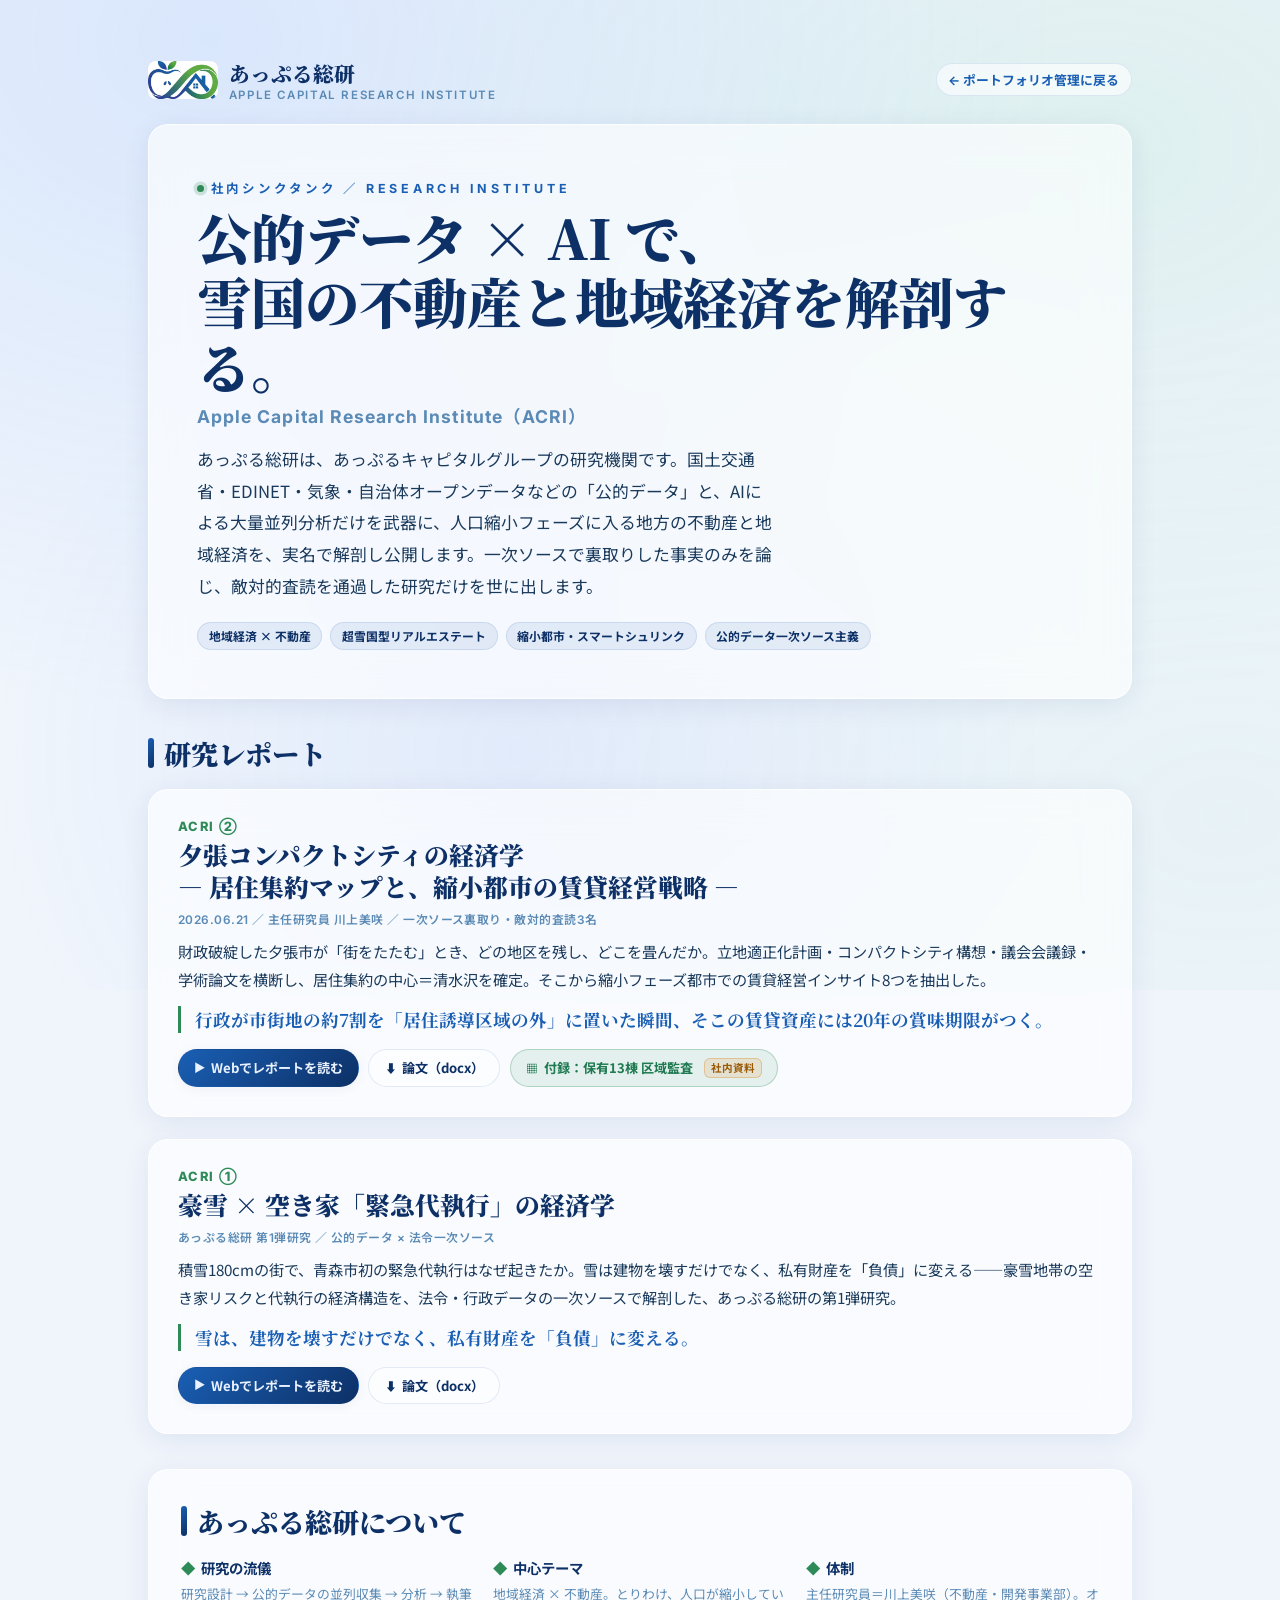
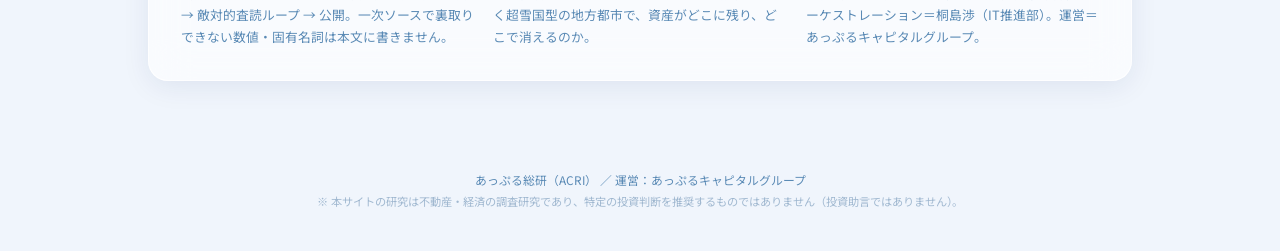
==== acri/index.html @ 19469b40 "ACRIサイト公開＋ポータル上部ナビ整形（リソースリンク統一・あっぷる総研リンク追加） - acri/index.html: あっぷる総研ランディング - acri/kosetsu/: ACRI①豪雪" ====
<!DOCTYPE html>
<html lang="ja">
<head>
<meta charset="UTF-8">
<meta name="viewport" content="width=device-width, initial-scale=1.0">
<title>あっぷる総研（ACRI） — Apple Capital Research Institute</title>
<meta name="description" content="あっぷるキャピタルグループの研究機関「あっぷる総研(ACRI)」。公的データ×AIで、雪国の不動産と地域経済を解剖します。">
<link rel="preconnect" href="https://fonts.googleapis.com">
<link rel="preconnect" href="https://fonts.gstatic.com" crossorigin>
<link href="https://fonts.googleapis.com/css2?family=Noto+Sans+JP:wght@400;500;700;900&family=Noto+Serif+JP:wght@500;700;900&family=Inter:wght@500;700;800&display=swap" rel="stylesheet">
<style>
:root{
  --bg:#f0f5fc; --navy:#0d3066; --text:#1a3a5c; --muted:#5a8ab5; --dim:#a0b8d0;
  --accent:#1a5fb4; --green:#2e8b57; --amber:#d97706;
  --glass:rgba(255,255,255,0.62); --glass-border:rgba(255,255,255,0.75); --border-blue:rgba(26,95,180,0.12);
  --shadow-sm:0 2px 12px rgba(0,40,100,0.05); --shadow:0 6px 28px rgba(0,40,100,0.08); --shadow-lg:0 16px 48px rgba(0,40,100,0.12);
  --radius:20px; --radius-md:14px;
  --font-sans:'Noto Sans JP',system-ui,sans-serif; --font-serif:'Noto Serif JP',serif; --font-num:'Inter','Noto Sans JP',sans-serif;
  --grad:linear-gradient(135deg,#1a5fb4 0%,#0d3066 100%);
}
*{margin:0;padding:0;box-sizing:border-box;}
html{scroll-behavior:smooth;}
body{ background:var(--bg); color:var(--text); font-family:var(--font-sans); -webkit-font-smoothing:antialiased; min-height:100vh; position:relative; overflow-x:hidden;}
body::before{ content:""; position:fixed; inset:-10%; z-index:0; pointer-events:none;
  background:
    radial-gradient(ellipse at 22% 12%, rgba(100,160,255,0.16) 0%, transparent 50%),
    radial-gradient(ellipse at 80% 22%, rgba(80,200,140,0.11) 0%, transparent 46%),
    radial-gradient(ellipse at 42% 78%, rgba(80,140,240,0.09) 0%, transparent 42%),
    radial-gradient(ellipse at 88% 84%, rgba(120,210,170,0.07) 0%, transparent 38%);
  animation:aurora 22s ease-in-out infinite alternate;}
@keyframes aurora{0%{transform:translate(0,0) scale(1);}100%{transform:translate(-3%,2%) scale(1.03);}}
@media (prefers-reduced-motion: reduce){ body::before{animation:none;} html{scroll-behavior:auto;} }
.wrap{ position:relative; z-index:1; max-width:1080px; margin:0 auto; padding:clamp(1.2rem,4vw,3rem);}

/* topbar */
.bar{ display:flex; align-items:center; justify-content:space-between; gap:1rem; padding:.6rem 0 1.4rem; flex-wrap:wrap;}
.bar .brand{ display:flex; align-items:center; gap:.7rem;}
.bar .brand img{ height:38px; width:auto; border-radius:8px;}
.bar .brand b{ font-family:var(--font-serif); color:var(--navy); font-weight:900; font-size:clamp(1rem,2.4vw,1.3rem);}
.bar .brand span{ display:block; font-size:.72rem; color:var(--muted); font-family:var(--font-num); letter-spacing:.14em; font-weight:600;}
.bar .back{ font-family:var(--font-num); font-size:.8rem; font-weight:700; color:var(--accent); text-decoration:none; display:inline-flex; align-items:center; gap:.4em; padding:.5em .9em; border:1px solid var(--border-blue); border-radius:24px; background:var(--glass); backdrop-filter:blur(12px); transition:.2s;}
.bar .back:hover{ background:rgba(26,95,180,.10);}

/* hero */
.hero{ background:var(--glass); backdrop-filter:blur(22px); -webkit-backdrop-filter:blur(22px); border:1px solid var(--glass-border); border-radius:var(--radius); box-shadow:var(--shadow); padding:clamp(1.6rem,4vw,3rem); margin-bottom:clamp(1.2rem,3vw,2.2rem);}
.kicker{ font-family:var(--font-num); font-size:.78rem; letter-spacing:.3em; color:var(--accent); font-weight:700; text-transform:uppercase; display:inline-flex; align-items:center; gap:.5em;}
.kicker .dot{ width:.6em;height:.6em;border-radius:50%; background:var(--green); box-shadow:0 0 0 .28em rgba(46,139,87,.2);}
.hero h1{ font-family:var(--font-serif); color:var(--navy); font-weight:900; font-size:clamp(1.8rem,5.2vw,3.4rem); line-height:1.18; margin:.5rem 0 .3rem;}
.hero .en{ font-family:var(--font-num); color:var(--muted); font-weight:700; letter-spacing:.06em; font-size:clamp(.85rem,2vw,1.1rem);}
.hero p{ font-size:clamp(.85rem,1.7vw,1.05rem); line-height:1.9; color:var(--text); max-width:64ch; margin-top:1rem;}
.hero .tags{ display:flex; flex-wrap:wrap; gap:.5rem; margin-top:1.2rem;}
.hero .tag{ font-size:.74rem; font-weight:700; color:var(--navy); background:rgba(26,95,180,.09); border:1px solid var(--border-blue); border-radius:20px; padding:.35em .9em;}

/* section */
.sec-title{ font-family:var(--font-serif); color:var(--navy); font-weight:900; font-size:clamp(1.2rem,3vw,1.7rem); margin:0 0 1rem; display:flex; align-items:center; gap:.6rem;}
.sec-title::before{ content:""; width:6px; height:1.1em; background:var(--grad); border-radius:3px;}

/* research cards */
.cards{ display:grid; grid-template-columns:1fr; gap:clamp(.9rem,2vw,1.4rem);}
.card{ background:var(--glass); backdrop-filter:blur(20px); -webkit-backdrop-filter:blur(20px); border:1px solid var(--glass-border); border-radius:var(--radius); box-shadow:var(--shadow); padding:clamp(1.1rem,2.6vw,1.8rem); transition:transform .2s, box-shadow .2s;}
.card:hover{ transform:translateY(-2px); box-shadow:var(--shadow-lg);}
.card .no{ font-family:var(--font-num); font-weight:800; font-size:.8rem; letter-spacing:.12em; color:var(--green); }
.card h3{ font-family:var(--font-serif); color:var(--navy); font-weight:900; font-size:clamp(1.15rem,2.6vw,1.55rem); line-height:1.3; margin:.25rem 0 .5rem;}
.card .meta{ font-family:var(--font-num); font-size:.74rem; color:var(--muted); font-weight:600; margin-bottom:.7rem; letter-spacing:.04em;}
.card p{ font-size:clamp(.8rem,1.5vw,.95rem); line-height:1.8; color:var(--text);}
.card .killer{ font-family:var(--font-serif); color:var(--accent); font-weight:700; font-size:clamp(.9rem,1.8vw,1.1rem); line-height:1.55; margin:.8rem 0; padding-left:.9rem; border-left:3px solid var(--green);}
.btns{ display:flex; flex-wrap:wrap; gap:.6rem; margin-top:1rem;}
.btn{ display:inline-flex; align-items:center; gap:.45em; font-family:var(--font-sans); font-weight:700; font-size:.82rem; text-decoration:none; padding:.6em 1.15em; border-radius:24px; transition:all .2s; border:1px solid transparent; cursor:pointer;}
.btn.primary{ background:var(--grad); color:#eaf2ff; box-shadow:var(--shadow-sm);}
.btn.primary:hover{ filter:brightness(1.08); transform:translateY(-1px);}
.btn.ghost{ background:rgba(255,255,255,.5); color:var(--navy); border-color:var(--border-blue);}
.btn.ghost:hover{ background:rgba(26,95,180,.08);}
.btn.audit{ background:rgba(46,139,87,.10); color:#1f7a52; border-color:rgba(46,139,87,.3);}
.btn.audit:hover{ background:rgba(46,139,87,.18);}
.btn .i{ font-family:var(--font-num); font-weight:800; font-size:.9em;}
.badge-intra{ display:inline-block; font-size:.66rem; font-weight:700; color:#9a5a08; background:rgba(217,119,6,.12); border:1px solid rgba(217,119,6,.3); border-radius:6px; padding:.15em .55em; margin-left:.5em; vertical-align:middle;}

/* about */
.about{ background:var(--glass); backdrop-filter:blur(20px); border:1px solid var(--glass-border); border-radius:var(--radius); box-shadow:var(--shadow); padding:clamp(1.2rem,3vw,2rem); margin-top:clamp(1.2rem,3vw,2.2rem);}
.about .grid{ display:grid; grid-template-columns:repeat(auto-fit,minmax(200px,1fr)); gap:1.2rem; margin-top:1rem;}
.about .it h4{ font-size:.9rem; color:var(--navy); font-weight:700; margin-bottom:.3rem; display:flex; align-items:center; gap:.4em;}
.about .it p{ font-size:.8rem; line-height:1.7; color:var(--muted);}
.about .it .em{ color:var(--green); font-weight:800;}

footer{ position:relative; z-index:1; text-align:center; color:var(--muted); font-size:.74rem; line-height:1.8; padding:clamp(1.5rem,4vw,2.5rem) 1rem; max-width:1080px; margin:0 auto;}
footer .disc{ color:var(--dim); font-size:.7rem; margin-top:.4rem;}
</style>
</head>
<body>
<div class="wrap">

  <div class="bar">
    <div class="brand">
      <img src="../logo.png" alt="あっぷるキャピタルグループ" onerror="this.style.display='none'">
      <div>
        <b>あっぷる総研</b>
        <span>APPLE CAPITAL RESEARCH INSTITUTE</span>
      </div>
    </div>
    <a class="back" href="../">← ポートフォリオ管理に戻る</a>
  </div>

  <!-- HERO -->
  <section class="hero">
    <div class="kicker"><span class="dot"></span>社内シンクタンク ／ Research Institute</div>
    <h1>公的データ × AI で、<br>雪国の不動産と地域経済を解剖する。</h1>
    <div class="en">Apple Capital Research Institute（ACRI）</div>
    <p>あっぷる総研は、あっぷるキャピタルグループの研究機関です。国土交通省・EDINET・気象・自治体オープンデータなどの「公的データ」と、AIによる大量並列分析だけを武器に、人口縮小フェーズに入る地方の不動産と地域経済を、実名で解剖し公開します。一次ソースで裏取りした事実のみを論じ、敵対的査読を通過した研究だけを世に出します。</p>
    <div class="tags">
      <span class="tag">地域経済 × 不動産</span>
      <span class="tag">超雪国型リアルエステート</span>
      <span class="tag">縮小都市・スマートシュリンク</span>
      <span class="tag">公的データ一次ソース主義</span>
    </div>
  </section>

  <!-- RESEARCH -->
  <h2 class="sec-title">研究レポート</h2>
  <div class="cards">

    <!-- ACRI② 夕張 -->
    <article class="card">
      <div class="no">ACRI ②</div>
      <h3>夕張コンパクトシティの経済学<br>― 居住集約マップと、縮小都市の賃貸経営戦略 ―</h3>
      <div class="meta">2026.06.21 ／ 主任研究員 川上美咲 ／ 一次ソース裏取り・敵対的査読3名</div>
      <p>財政破綻した夕張市が「街をたたむ」とき、どの地区を残し、どこを畳んだか。立地適正化計画・コンパクトシティ構想・議会会議録・学術論文を横断し、居住集約の中心＝清水沢を確定。そこから縮小フェーズ都市での賃貸経営インサイト8つを抽出した。</p>
      <div class="killer">行政が市街地の約7割を「居住誘導区域の外」に置いた瞬間、そこの賃貸資産には20年の賞味期限がつく。</div>
      <div class="btns">
        <a class="btn primary" href="yubari/"><span class="i">▶</span> Webでレポートを読む</a>
        <a class="btn ghost" href="yubari/paper.docx"><span class="i">⬇</span> 論文（docx）</a>
        <a class="btn audit" href="yubari/audit.html"><span class="i">▦</span> 付録：保有13棟 区域監査<span class="badge-intra">社内資料</span></a>
      </div>
    </article>

    <!-- ACRI① 豪雪×空き家 -->
    <article class="card">
      <div class="no">ACRI ①</div>
      <h3>豪雪 × 空き家「緊急代執行」の経済学</h3>
      <div class="meta">あっぷる総研 第1弾研究 ／ 公的データ × 法令一次ソース</div>
      <p>積雪180cmの街で、青森市初の緊急代執行はなぜ起きたか。雪は建物を壊すだけでなく、私有財産を「負債」に変える――豪雪地帯の空き家リスクと代執行の経済構造を、法令・行政データの一次ソースで解剖した、あっぷる総研の第1弾研究。</p>
      <div class="killer">雪は、建物を壊すだけでなく、私有財産を「負債」に変える。</div>
      <div class="btns">
        <a class="btn primary" href="kosetsu/"><span class="i">▶</span> Webでレポートを読む</a>
        <a class="btn ghost" href="kosetsu/paper.docx"><span class="i">⬇</span> 論文（docx）</a>
      </div>
    </article>

  </div>

  <!-- ABOUT -->
  <section class="about">
    <h2 class="sec-title">あっぷる総研について</h2>
    <div class="grid">
      <div class="it"><h4><span class="em">◆</span> 研究の流儀</h4><p>研究設計 → 公的データの並列収集 → 分析 → 執筆 → 敵対的査読ループ → 公開。一次ソースで裏取りできない数値・固有名詞は本文に書きません。</p></div>
      <div class="it"><h4><span class="em">◆</span> 中心テーマ</h4><p>地域経済 × 不動産。とりわけ、人口が縮小していく超雪国型の地方都市で、資産がどこに残り、どこで消えるのか。</p></div>
      <div class="it"><h4><span class="em">◆</span> 体制</h4><p>主任研究員＝川上美咲（不動産・開発事業部）。オーケストレーション＝桐島渉（IT推進部）。運営＝あっぷるキャピタルグループ。</p></div>
    </div>
  </section>

</div>

<footer>
  あっぷる総研（ACRI） ／ 運営：あっぷるキャピタルグループ<br>
  <span class="disc">※ 本サイトの研究は不動産・経済の調査研究であり、特定の投資判断を推奨するものではありません（投資助言ではありません）。</span>
</footer>
</body>
</html>
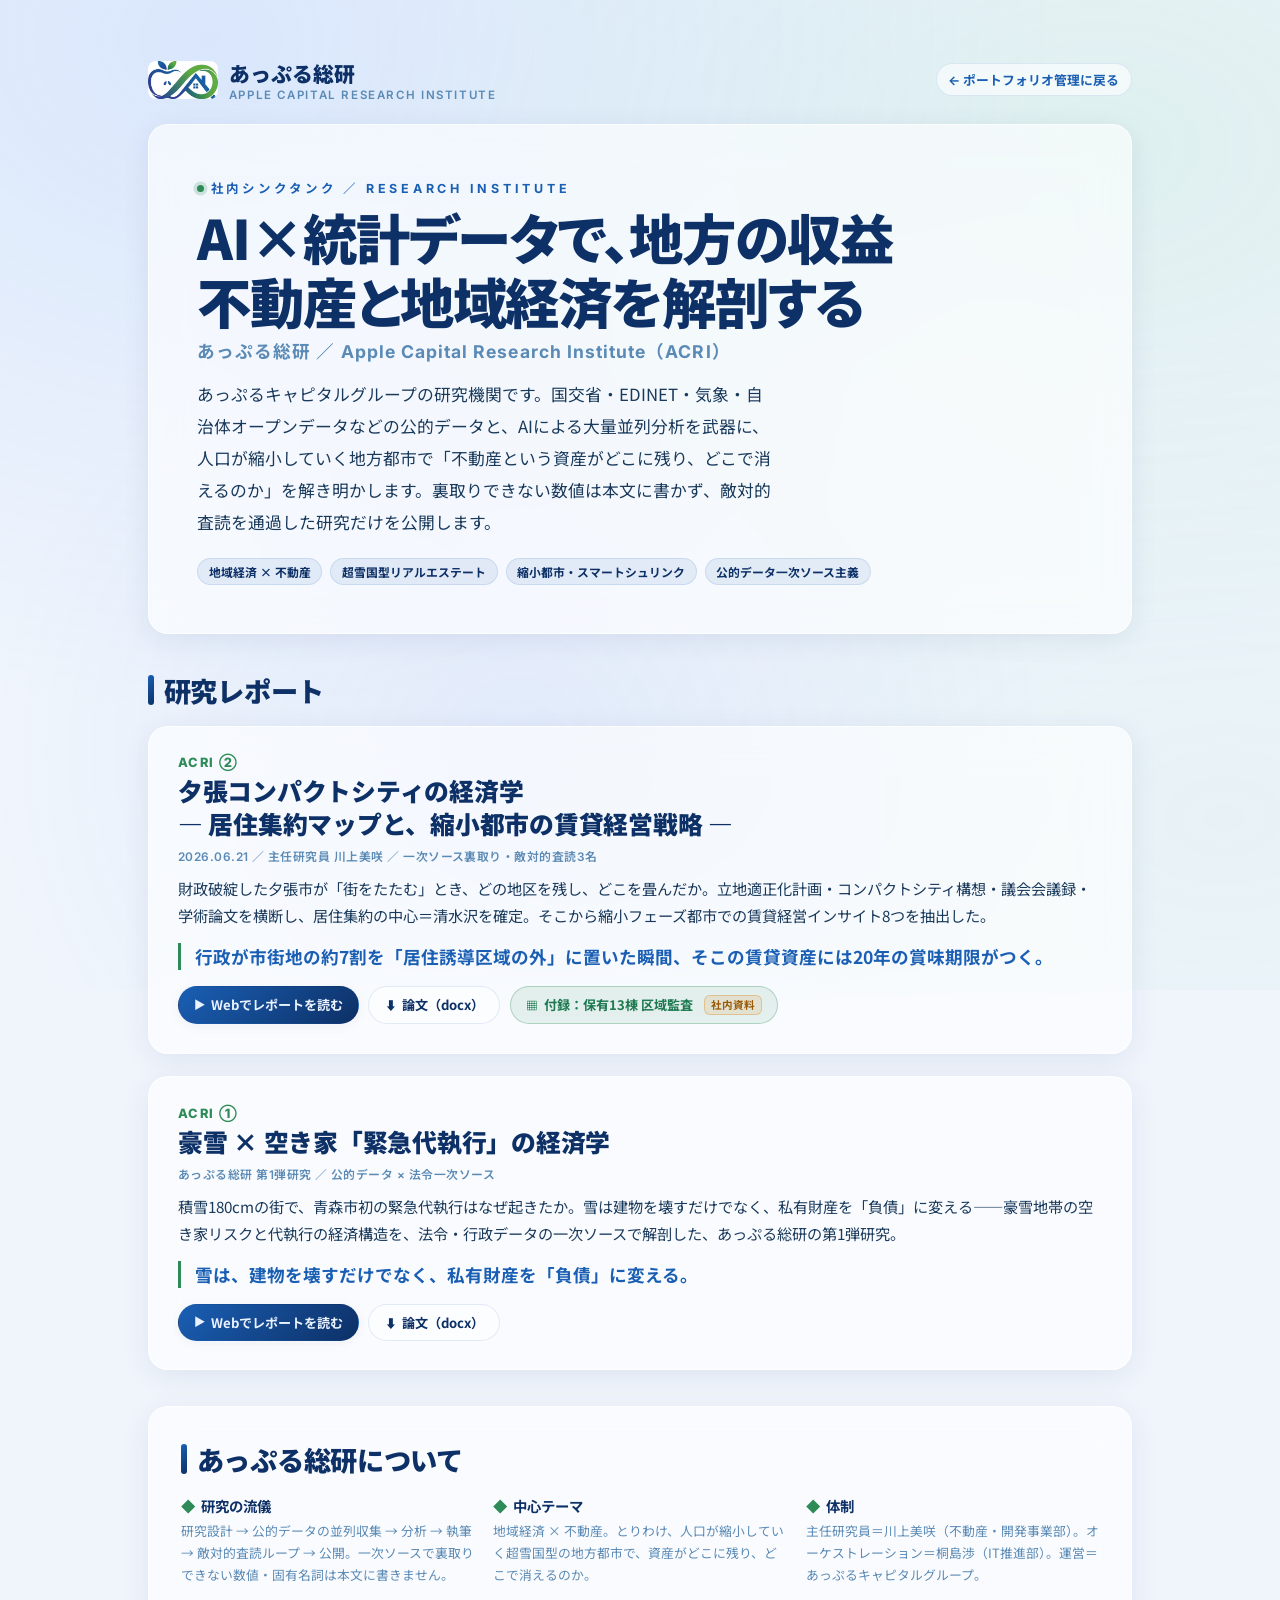
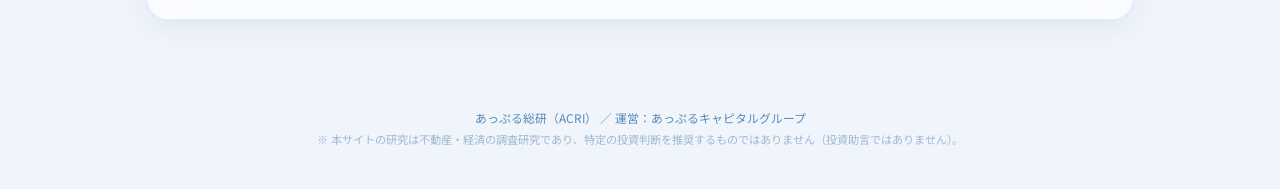
==== commit b5567b20: "①ポータルNewsにあっぷる総研設立を追記 ②総研サイトをNoto Sans化＋見出し文言・改行最適化 Co-Authored-By: Claude Opus 4.8 <noreply@anthrop" ====
--- a/acri/index.html
+++ b/acri/index.html
@@ -7,7 +7,7 @@
 <meta name="description" content="あっぷるキャピタルグループの研究機関「あっぷる総研(ACRI)」。公的データ×AIで、雪国の不動産と地域経済を解剖します。">
 <link rel="preconnect" href="https://fonts.googleapis.com">
 <link rel="preconnect" href="https://fonts.gstatic.com" crossorigin>
-<link href="https://fonts.googleapis.com/css2?family=Noto+Sans+JP:wght@400;500;700;900&family=Noto+Serif+JP:wght@500;700;900&family=Inter:wght@500;700;800&display=swap" rel="stylesheet">
+<link href="https://fonts.googleapis.com/css2?family=Noto+Sans+JP:wght@400;500;700;800;900&family=Inter:wght@500;700;800;900&display=swap" rel="stylesheet">
 <style>
 :root{
   --bg:#f0f5fc; --navy:#0d3066; --text:#1a3a5c; --muted:#5a8ab5; --dim:#a0b8d0;
@@ -15,7 +15,7 @@
   --glass:rgba(255,255,255,0.62); --glass-border:rgba(255,255,255,0.75); --border-blue:rgba(26,95,180,0.12);
   --shadow-sm:0 2px 12px rgba(0,40,100,0.05); --shadow:0 6px 28px rgba(0,40,100,0.08); --shadow-lg:0 16px 48px rgba(0,40,100,0.12);
   --radius:20px; --radius-md:14px;
-  --font-sans:'Noto Sans JP',system-ui,sans-serif; --font-serif:'Noto Serif JP',serif; --font-num:'Inter','Noto Sans JP',sans-serif;
+  --font-sans:'Noto Sans JP',system-ui,sans-serif; --font-serif:'Noto Sans JP',system-ui,sans-serif; --font-num:'Inter','Noto Sans JP',sans-serif;
   --grad:linear-gradient(135deg,#1a5fb4 0%,#0d3066 100%);
 }
 *{margin:0;padding:0;box-sizing:border-box;}
@@ -84,6 +84,11 @@
 
 footer{ position:relative; z-index:1; text-align:center; color:var(--muted); font-size:.74rem; line-height:1.8; padding:clamp(1.5rem,4vw,2.5rem) 1rem; max-width:1080px; margin:0 auto;}
 footer .disc{ color:var(--dim); font-size:.7rem; margin-top:.4rem;}
+
+/* タイポグラフィ調整：Noto Sans系のかっこいい見出し＋改行の自動最適化 */
+h1, h2, h3, .sec-title, .card h3 { text-wrap: balance; letter-spacing: -0.01em; }
+.hero h1 { letter-spacing: -0.02em; font-feature-settings: "palt" 1; font-weight: 900; }
+.hero p, .card p, .about .it p, .card .killer { text-wrap: pretty; }
 </style>
 </head>
 <body>
@@ -103,9 +108,9 @@
   <!-- HERO -->
   <section class="hero">
     <div class="kicker"><span class="dot"></span>社内シンクタンク ／ Research Institute</div>
-    <h1>公的データ × AI で、<br>雪国の不動産と地域経済を解剖する。</h1>
-    <div class="en">Apple Capital Research Institute（ACRI）</div>
-    <p>あっぷる総研は、あっぷるキャピタルグループの研究機関です。国土交通省・EDINET・気象・自治体オープンデータなどの「公的データ」と、AIによる大量並列分析だけを武器に、人口縮小フェーズに入る地方の不動産と地域経済を、実名で解剖し公開します。一次ソースで裏取りした事実のみを論じ、敵対的査読を通過した研究だけを世に出します。</p>
+    <h1>AI×統計データで、地方の収益不動産と地域経済を解剖する</h1>
+    <div class="en">あっぷる総研 ／ Apple Capital Research Institute（ACRI）</div>
+    <p>あっぷるキャピタルグループの研究機関です。国交省・EDINET・気象・自治体オープンデータなどの公的データと、AIによる大量並列分析を武器に、人口が縮小していく地方都市で「不動産という資産がどこに残り、どこで消えるのか」を解き明かします。裏取りできない数値は本文に書かず、敵対的査読を通過した研究だけを公開します。</p>
     <div class="tags">
       <span class="tag">地域経済 × 不動産</span>
       <span class="tag">超雪国型リアルエステート</span>
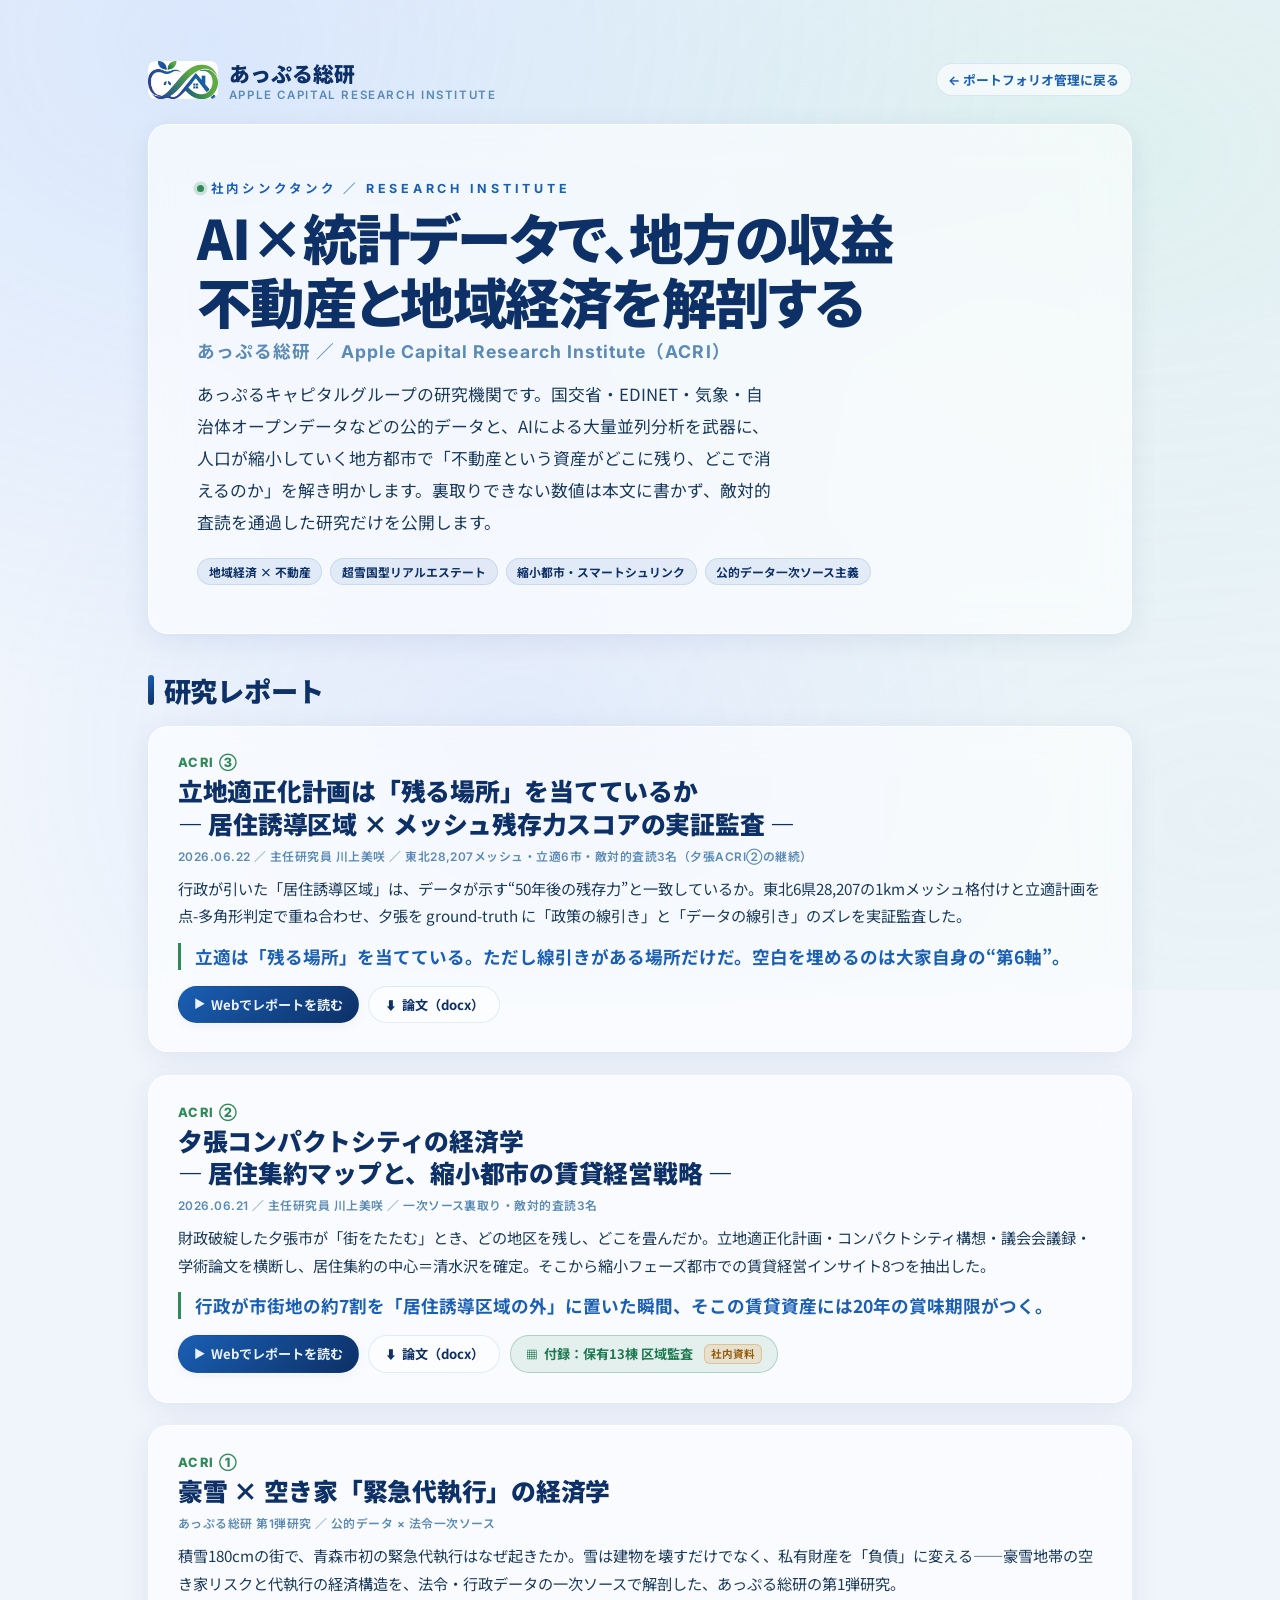
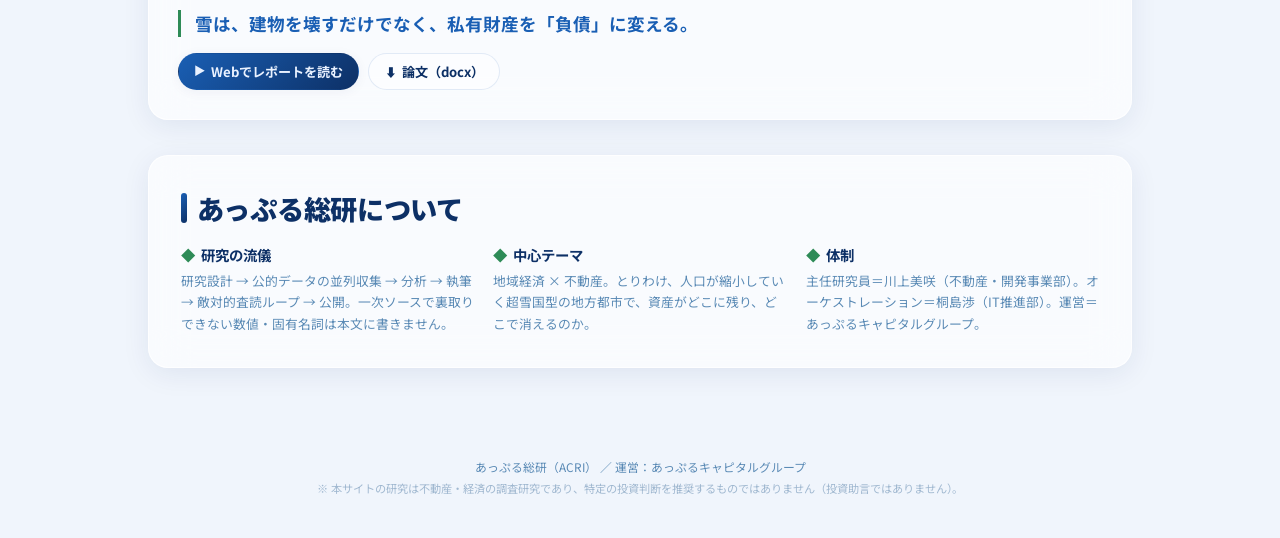
==== commit 2097ae35: "ACRI③公開: 立適計画は残る場所を当てているか(居住誘導区域×メッシュ残存力) - acri/lap-mesh/: ACRI③ Webレポート＋論文docx - acri/index.html: " ====
--- a/acri/index.html
+++ b/acri/index.html
@@ -123,6 +123,19 @@
   <h2 class="sec-title">研究レポート</h2>
   <div class="cards">
 
+    <!-- ACRI③ 立適×メッシュ -->
+    <article class="card">
+      <div class="no">ACRI ③</div>
+      <h3>立地適正化計画は「残る場所」を当てているか<br>― 居住誘導区域 × メッシュ残存力スコアの実証監査 ―</h3>
+      <div class="meta">2026.06.22 ／ 主任研究員 川上美咲 ／ 東北28,207メッシュ・立適6市・敵対的査読3名（夕張ACRI②の継続）</div>
+      <p>行政が引いた「居住誘導区域」は、データが示す“50年後の残存力”と一致しているか。東北6県28,207の1kmメッシュ格付けと立適計画を点-多角形判定で重ね合わせ、夕張を ground-truth に「政策の線引き」と「データの線引き」のズレを実証監査した。</p>
+      <div class="killer">立適は「残る場所」を当てている。ただし線引きがある場所だけだ。空白を埋めるのは大家自身の“第6軸”。</div>
+      <div class="btns">
+        <a class="btn primary" href="lap-mesh/"><span class="i">▶</span> Webでレポートを読む</a>
+        <a class="btn ghost" href="lap-mesh/paper.docx"><span class="i">⬇</span> 論文（docx）</a>
+      </div>
+    </article>
+
     <!-- ACRI② 夕張 -->
     <article class="card">
       <div class="no">ACRI ②</div>
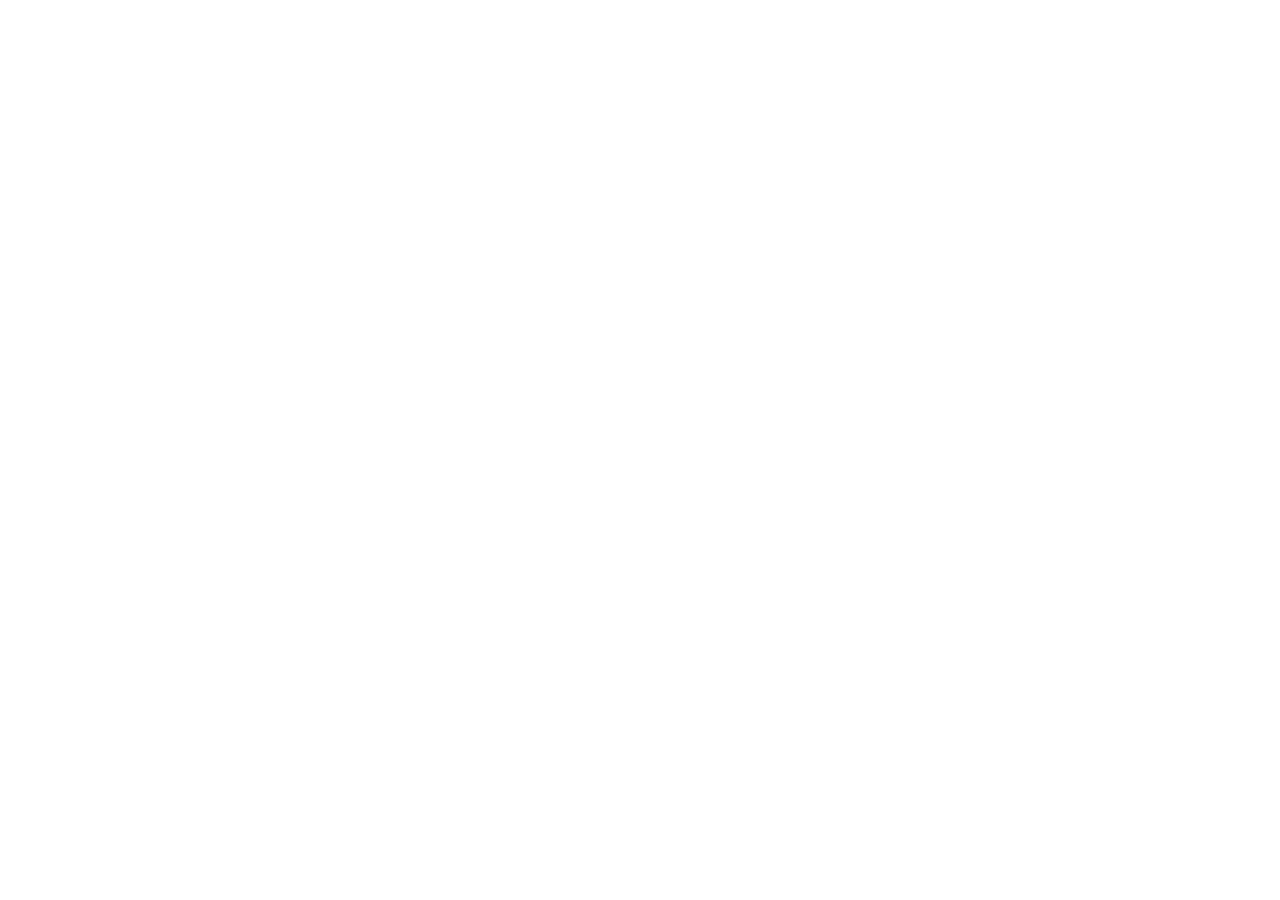
==== commit 7c972b60: "Portal: internal-only redesign aligned with corporate site (theme, header, headings, chart colors, n" ====
--- a/acri/index.html
+++ b/acri/index.html
@@ -1,185 +1,7 @@
 <!DOCTYPE html>
-<html lang="ja">
-<head>
-<meta charset="UTF-8">
-<meta name="viewport" content="width=device-width, initial-scale=1.0">
-<title>あっぷる総研（ACRI） — Apple Capital Research Institute</title>
-<meta name="description" content="あっぷるキャピタルグループの研究機関「あっぷる総研(ACRI)」。公的データ×AIで、雪国の不動産と地域経済を解剖します。">
-<link rel="preconnect" href="https://fonts.googleapis.com">
-<link rel="preconnect" href="https://fonts.gstatic.com" crossorigin>
-<link href="https://fonts.googleapis.com/css2?family=Noto+Sans+JP:wght@400;500;700;800;900&family=Inter:wght@500;700;800;900&display=swap" rel="stylesheet">
-<style>
-:root{
-  --bg:#f0f5fc; --navy:#0d3066; --text:#1a3a5c; --muted:#5a8ab5; --dim:#a0b8d0;
-  --accent:#1a5fb4; --green:#2e8b57; --amber:#d97706;
-  --glass:rgba(255,255,255,0.62); --glass-border:rgba(255,255,255,0.75); --border-blue:rgba(26,95,180,0.12);
-  --shadow-sm:0 2px 12px rgba(0,40,100,0.05); --shadow:0 6px 28px rgba(0,40,100,0.08); --shadow-lg:0 16px 48px rgba(0,40,100,0.12);
-  --radius:20px; --radius-md:14px;
-  --font-sans:'Noto Sans JP',system-ui,sans-serif; --font-serif:'Noto Sans JP',system-ui,sans-serif; --font-num:'Inter','Noto Sans JP',sans-serif;
-  --grad:linear-gradient(135deg,#1a5fb4 0%,#0d3066 100%);
-}
-*{margin:0;padding:0;box-sizing:border-box;}
-html{scroll-behavior:smooth;}
-body{ background:var(--bg); color:var(--text); font-family:var(--font-sans); -webkit-font-smoothing:antialiased; min-height:100vh; position:relative; overflow-x:hidden;}
-body::before{ content:""; position:fixed; inset:-10%; z-index:0; pointer-events:none;
-  background:
-    radial-gradient(ellipse at 22% 12%, rgba(100,160,255,0.16) 0%, transparent 50%),
-    radial-gradient(ellipse at 80% 22%, rgba(80,200,140,0.11) 0%, transparent 46%),
-    radial-gradient(ellipse at 42% 78%, rgba(80,140,240,0.09) 0%, transparent 42%),
-    radial-gradient(ellipse at 88% 84%, rgba(120,210,170,0.07) 0%, transparent 38%);
-  animation:aurora 22s ease-in-out infinite alternate;}
-@keyframes aurora{0%{transform:translate(0,0) scale(1);}100%{transform:translate(-3%,2%) scale(1.03);}}
-@media (prefers-reduced-motion: reduce){ body::before{animation:none;} html{scroll-behavior:auto;} }
-.wrap{ position:relative; z-index:1; max-width:1080px; margin:0 auto; padding:clamp(1.2rem,4vw,3rem);}
-
-/* topbar */
-.bar{ display:flex; align-items:center; justify-content:space-between; gap:1rem; padding:.6rem 0 1.4rem; flex-wrap:wrap;}
-.bar .brand{ display:flex; align-items:center; gap:.7rem;}
-.bar .brand img{ height:38px; width:auto; border-radius:8px;}
-.bar .brand b{ font-family:var(--font-serif); color:var(--navy); font-weight:900; font-size:clamp(1rem,2.4vw,1.3rem);}
-.bar .brand span{ display:block; font-size:.72rem; color:var(--muted); font-family:var(--font-num); letter-spacing:.14em; font-weight:600;}
-.bar .back{ font-family:var(--font-num); font-size:.8rem; font-weight:700; color:var(--accent); text-decoration:none; display:inline-flex; align-items:center; gap:.4em; padding:.5em .9em; border:1px solid var(--border-blue); border-radius:24px; background:var(--glass); backdrop-filter:blur(12px); transition:.2s;}
-.bar .back:hover{ background:rgba(26,95,180,.10);}
-
-/* hero */
-.hero{ background:var(--glass); backdrop-filter:blur(22px); -webkit-backdrop-filter:blur(22px); border:1px solid var(--glass-border); border-radius:var(--radius); box-shadow:var(--shadow); padding:clamp(1.6rem,4vw,3rem); margin-bottom:clamp(1.2rem,3vw,2.2rem);}
-.kicker{ font-family:var(--font-num); font-size:.78rem; letter-spacing:.3em; color:var(--accent); font-weight:700; text-transform:uppercase; display:inline-flex; align-items:center; gap:.5em;}
-.kicker .dot{ width:.6em;height:.6em;border-radius:50%; background:var(--green); box-shadow:0 0 0 .28em rgba(46,139,87,.2);}
-.hero h1{ font-family:var(--font-serif); color:var(--navy); font-weight:900; font-size:clamp(1.8rem,5.2vw,3.4rem); line-height:1.18; margin:.5rem 0 .3rem;}
-.hero .en{ font-family:var(--font-num); color:var(--muted); font-weight:700; letter-spacing:.06em; font-size:clamp(.85rem,2vw,1.1rem);}
-.hero p{ font-size:clamp(.85rem,1.7vw,1.05rem); line-height:1.9; color:var(--text); max-width:64ch; margin-top:1rem;}
-.hero .tags{ display:flex; flex-wrap:wrap; gap:.5rem; margin-top:1.2rem;}
-.hero .tag{ font-size:.74rem; font-weight:700; color:var(--navy); background:rgba(26,95,180,.09); border:1px solid var(--border-blue); border-radius:20px; padding:.35em .9em;}
-
-/* section */
-.sec-title{ font-family:var(--font-serif); color:var(--navy); font-weight:900; font-size:clamp(1.2rem,3vw,1.7rem); margin:0 0 1rem; display:flex; align-items:center; gap:.6rem;}
-.sec-title::before{ content:""; width:6px; height:1.1em; background:var(--grad); border-radius:3px;}
-
-/* research cards */
-.cards{ display:grid; grid-template-columns:1fr; gap:clamp(.9rem,2vw,1.4rem);}
-.card{ background:var(--glass); backdrop-filter:blur(20px); -webkit-backdrop-filter:blur(20px); border:1px solid var(--glass-border); border-radius:var(--radius); box-shadow:var(--shadow); padding:clamp(1.1rem,2.6vw,1.8rem); transition:transform .2s, box-shadow .2s;}
-.card:hover{ transform:translateY(-2px); box-shadow:var(--shadow-lg);}
-.card .no{ font-family:var(--font-num); font-weight:800; font-size:.8rem; letter-spacing:.12em; color:var(--green); }
-.card h3{ font-family:var(--font-serif); color:var(--navy); font-weight:900; font-size:clamp(1.15rem,2.6vw,1.55rem); line-height:1.3; margin:.25rem 0 .5rem;}
-.card .meta{ font-family:var(--font-num); font-size:.74rem; color:var(--muted); font-weight:600; margin-bottom:.7rem; letter-spacing:.04em;}
-.card p{ font-size:clamp(.8rem,1.5vw,.95rem); line-height:1.8; color:var(--text);}
-.card .killer{ font-family:var(--font-serif); color:var(--accent); font-weight:700; font-size:clamp(.9rem,1.8vw,1.1rem); line-height:1.55; margin:.8rem 0; padding-left:.9rem; border-left:3px solid var(--green);}
-.btns{ display:flex; flex-wrap:wrap; gap:.6rem; margin-top:1rem;}
-.btn{ display:inline-flex; align-items:center; gap:.45em; font-family:var(--font-sans); font-weight:700; font-size:.82rem; text-decoration:none; padding:.6em 1.15em; border-radius:24px; transition:all .2s; border:1px solid transparent; cursor:pointer;}
-.btn.primary{ background:var(--grad); color:#eaf2ff; box-shadow:var(--shadow-sm);}
-.btn.primary:hover{ filter:brightness(1.08); transform:translateY(-1px);}
-.btn.ghost{ background:rgba(255,255,255,.5); color:var(--navy); border-color:var(--border-blue);}
-.btn.ghost:hover{ background:rgba(26,95,180,.08);}
-.btn.audit{ background:rgba(46,139,87,.10); color:#1f7a52; border-color:rgba(46,139,87,.3);}
-.btn.audit:hover{ background:rgba(46,139,87,.18);}
-.btn .i{ font-family:var(--font-num); font-weight:800; font-size:.9em;}
-.badge-intra{ display:inline-block; font-size:.66rem; font-weight:700; color:#9a5a08; background:rgba(217,119,6,.12); border:1px solid rgba(217,119,6,.3); border-radius:6px; padding:.15em .55em; margin-left:.5em; vertical-align:middle;}
-
-/* about */
-.about{ background:var(--glass); backdrop-filter:blur(20px); border:1px solid var(--glass-border); border-radius:var(--radius); box-shadow:var(--shadow); padding:clamp(1.2rem,3vw,2rem); margin-top:clamp(1.2rem,3vw,2.2rem);}
-.about .grid{ display:grid; grid-template-columns:repeat(auto-fit,minmax(200px,1fr)); gap:1.2rem; margin-top:1rem;}
-.about .it h4{ font-size:.9rem; color:var(--navy); font-weight:700; margin-bottom:.3rem; display:flex; align-items:center; gap:.4em;}
-.about .it p{ font-size:.8rem; line-height:1.7; color:var(--muted);}
-.about .it .em{ color:var(--green); font-weight:800;}
-
-footer{ position:relative; z-index:1; text-align:center; color:var(--muted); font-size:.74rem; line-height:1.8; padding:clamp(1.5rem,4vw,2.5rem) 1rem; max-width:1080px; margin:0 auto;}
-footer .disc{ color:var(--dim); font-size:.7rem; margin-top:.4rem;}
-
-/* タイポグラフィ調整：Noto Sans系のかっこいい見出し＋改行の自動最適化 */
-h1, h2, h3, .sec-title, .card h3 { text-wrap: balance; letter-spacing: -0.01em; }
-.hero h1 { letter-spacing: -0.02em; font-feature-settings: "palt" 1; font-weight: 900; }
-.hero p, .card p, .about .it p, .card .killer { text-wrap: pretty; }
-</style>
-</head>
-<body>
-<div class="wrap">
-
-  <div class="bar">
-    <div class="brand">
-      <img src="../logo.png" alt="あっぷるキャピタルグループ" onerror="this.style.display='none'">
-      <div>
-        <b>あっぷる総研</b>
-        <span>APPLE CAPITAL RESEARCH INSTITUTE</span>
-      </div>
-    </div>
-    <a class="back" href="../">← ポートフォリオ管理に戻る</a>
-  </div>
-
-  <!-- HERO -->
-  <section class="hero">
-    <div class="kicker"><span class="dot"></span>社内シンクタンク ／ Research Institute</div>
-    <h1>AI×統計データで、地方の収益不動産と地域経済を解剖する</h1>
-    <div class="en">あっぷる総研 ／ Apple Capital Research Institute（ACRI）</div>
-    <p>あっぷるキャピタルグループの研究機関です。国交省・EDINET・気象・自治体オープンデータなどの公的データと、AIによる大量並列分析を武器に、人口が縮小していく地方都市で「不動産という資産がどこに残り、どこで消えるのか」を解き明かします。裏取りできない数値は本文に書かず、敵対的査読を通過した研究だけを公開します。</p>
-    <div class="tags">
-      <span class="tag">地域経済 × 不動産</span>
-      <span class="tag">超雪国型リアルエステート</span>
-      <span class="tag">縮小都市・スマートシュリンク</span>
-      <span class="tag">公的データ一次ソース主義</span>
-    </div>
-  </section>
-
-  <!-- RESEARCH -->
-  <h2 class="sec-title">研究レポート</h2>
-  <div class="cards">
-
-    <!-- ACRI③ 立適×メッシュ -->
-    <article class="card">
-      <div class="no">ACRI ③</div>
-      <h3>立地適正化計画は「残る場所」を当てているか<br>― 居住誘導区域 × メッシュ残存力スコアの実証監査 ―</h3>
-      <div class="meta">2026.06.22 ／ 主任研究員 川上美咲 ／ 東北28,207メッシュ・立適6市・敵対的査読3名（夕張ACRI②の継続）</div>
-      <p>行政が引いた「居住誘導区域」は、データが示す“50年後の残存力”と一致しているか。東北6県28,207の1kmメッシュ格付けと立適計画を点-多角形判定で重ね合わせ、夕張を ground-truth に「政策の線引き」と「データの線引き」のズレを実証監査した。</p>
-      <div class="killer">立適は「残る場所」を当てている。ただし線引きがある場所だけだ。空白を埋めるのは大家自身の“第6軸”。</div>
-      <div class="btns">
-        <a class="btn primary" href="lap-mesh/"><span class="i">▶</span> Webでレポートを読む</a>
-        <a class="btn ghost" href="lap-mesh/paper.docx"><span class="i">⬇</span> 論文（docx）</a>
-      </div>
-    </article>
-
-    <!-- ACRI② 夕張 -->
-    <article class="card">
-      <div class="no">ACRI ②</div>
-      <h3>夕張コンパクトシティの経済学<br>― 居住集約マップと、縮小都市の賃貸経営戦略 ―</h3>
-      <div class="meta">2026.06.21 ／ 主任研究員 川上美咲 ／ 一次ソース裏取り・敵対的査読3名</div>
-      <p>財政破綻した夕張市が「街をたたむ」とき、どの地区を残し、どこを畳んだか。立地適正化計画・コンパクトシティ構想・議会会議録・学術論文を横断し、居住集約の中心＝清水沢を確定。そこから縮小フェーズ都市での賃貸経営インサイト8つを抽出した。</p>
-      <div class="killer">行政が市街地の約7割を「居住誘導区域の外」に置いた瞬間、そこの賃貸資産には20年の賞味期限がつく。</div>
-      <div class="btns">
-        <a class="btn primary" href="yubari/"><span class="i">▶</span> Webでレポートを読む</a>
-        <a class="btn ghost" href="yubari/paper.docx"><span class="i">⬇</span> 論文（docx）</a>
-        <a class="btn audit" href="yubari/audit.html"><span class="i">▦</span> 付録：保有13棟 区域監査<span class="badge-intra">社内資料</span></a>
-      </div>
-    </article>
-
-    <!-- ACRI① 豪雪×空き家 -->
-    <article class="card">
-      <div class="no">ACRI ①</div>
-      <h3>豪雪 × 空き家「緊急代執行」の経済学</h3>
-      <div class="meta">あっぷる総研 第1弾研究 ／ 公的データ × 法令一次ソース</div>
-      <p>積雪180cmの街で、青森市初の緊急代執行はなぜ起きたか。雪は建物を壊すだけでなく、私有財産を「負債」に変える――豪雪地帯の空き家リスクと代執行の経済構造を、法令・行政データの一次ソースで解剖した、あっぷる総研の第1弾研究。</p>
-      <div class="killer">雪は、建物を壊すだけでなく、私有財産を「負債」に変える。</div>
-      <div class="btns">
-        <a class="btn primary" href="kosetsu/"><span class="i">▶</span> Webでレポートを読む</a>
-        <a class="btn ghost" href="kosetsu/paper.docx"><span class="i">⬇</span> 論文（docx）</a>
-      </div>
-    </article>
-
-  </div>
-
-  <!-- ABOUT -->
-  <section class="about">
-    <h2 class="sec-title">あっぷる総研について</h2>
-    <div class="grid">
-      <div class="it"><h4><span class="em">◆</span> 研究の流儀</h4><p>研究設計 → 公的データの並列収集 → 分析 → 執筆 → 敵対的査読ループ → 公開。一次ソースで裏取りできない数値・固有名詞は本文に書きません。</p></div>
-      <div class="it"><h4><span class="em">◆</span> 中心テーマ</h4><p>地域経済 × 不動産。とりわけ、人口が縮小していく超雪国型の地方都市で、資産がどこに残り、どこで消えるのか。</p></div>
-      <div class="it"><h4><span class="em">◆</span> 体制</h4><p>主任研究員＝川上美咲（不動産・開発事業部）。オーケストレーション＝桐島渉（IT推進部）。運営＝あっぷるキャピタルグループ。</p></div>
-    </div>
-  </section>
-
-</div>
-
-<footer>
-  あっぷる総研（ACRI） ／ 運営：あっぷるキャピタルグループ<br>
-  <span class="disc">※ 本サイトの研究は不動産・経済の調査研究であり、特定の投資判断を推奨するものではありません（投資助言ではありません）。</span>
-</footer>
-</body>
-</html>
+<html lang="ja"><head><meta charset="utf-8"><meta name="viewport" content="width=device-width, initial-scale=1">
+<meta name="robots" content="noindex,follow"><title>移転しました｜あっぷるキャピタルグループ</title>
+<link rel="canonical" href="https://tapplecapital-prog.github.io/taisei-corp-site/v9/reports/"><meta http-equiv="refresh" content="0; url=https://tapplecapital-prog.github.io/taisei-corp-site/v9/reports/">
+<style>body{margin:0;font-family:"Noto Sans JP",sans-serif;background:linear-gradient(180deg,#E4F3FB,#EEF0FD);color:#131313;display:grid;place-items:center;min-height:100vh;text-align:center}a{color:#1D4E9E}</style>
+</head><body><p>このページは、あっぷるキャピタルグループの企業サイトへ移りました。<br><a href="https://tapplecapital-prog.github.io/taisei-corp-site/v9/reports/">移転先のページを開く</a></p>
+<script>location.replace("https://tapplecapital-prog.github.io/taisei-corp-site/v9/reports/")</script></body></html>
